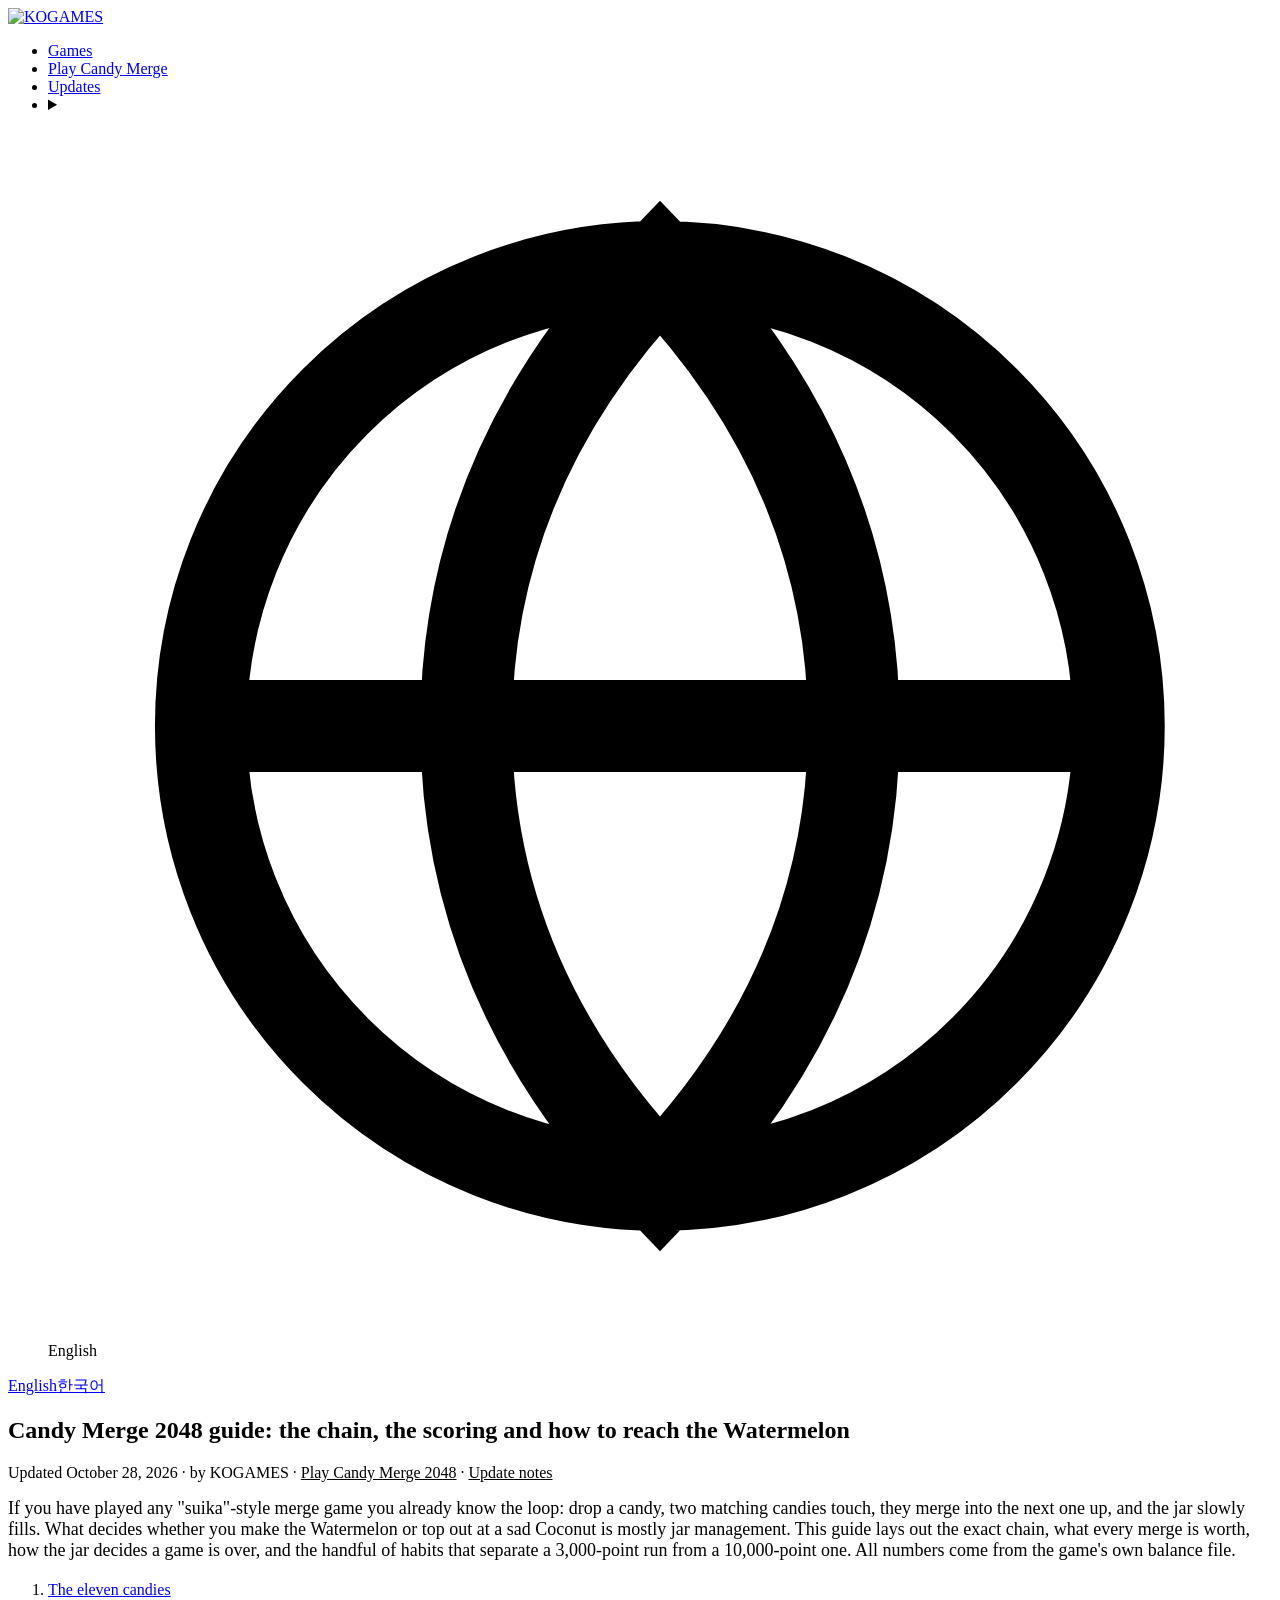
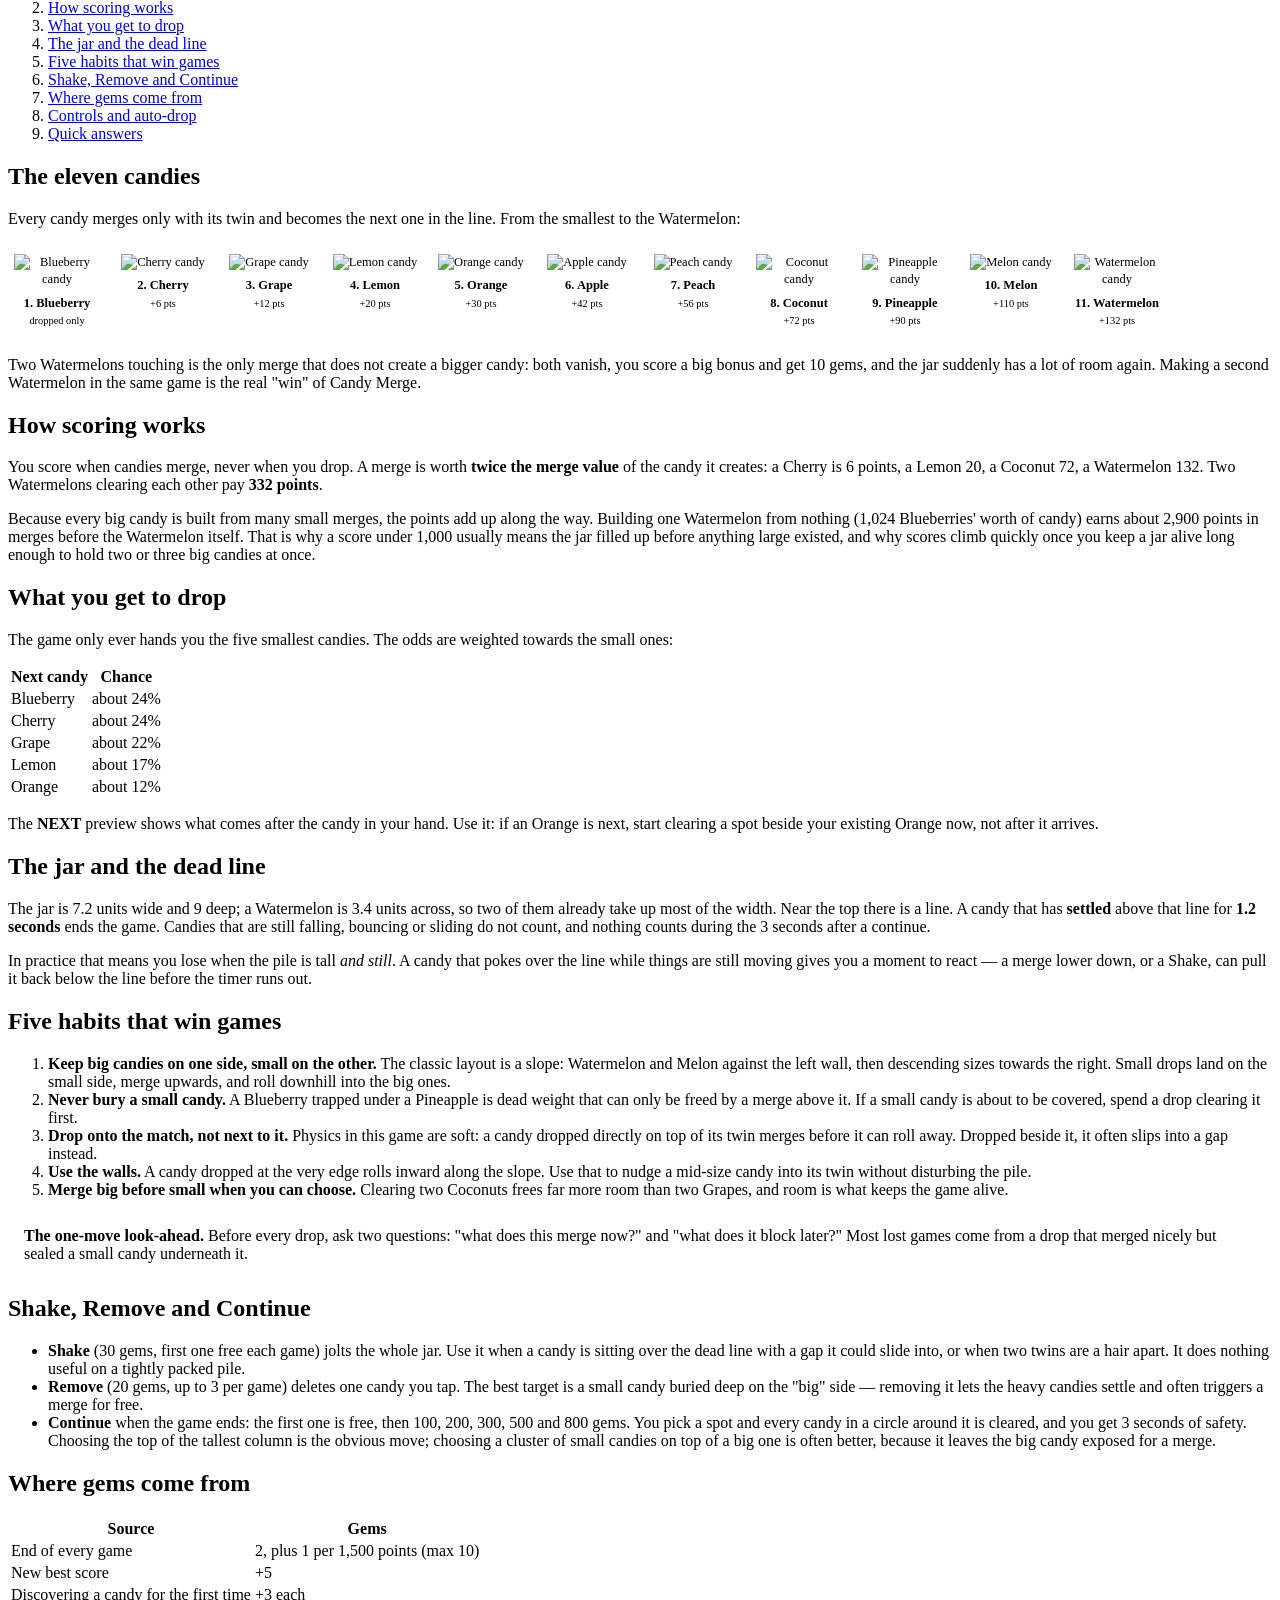
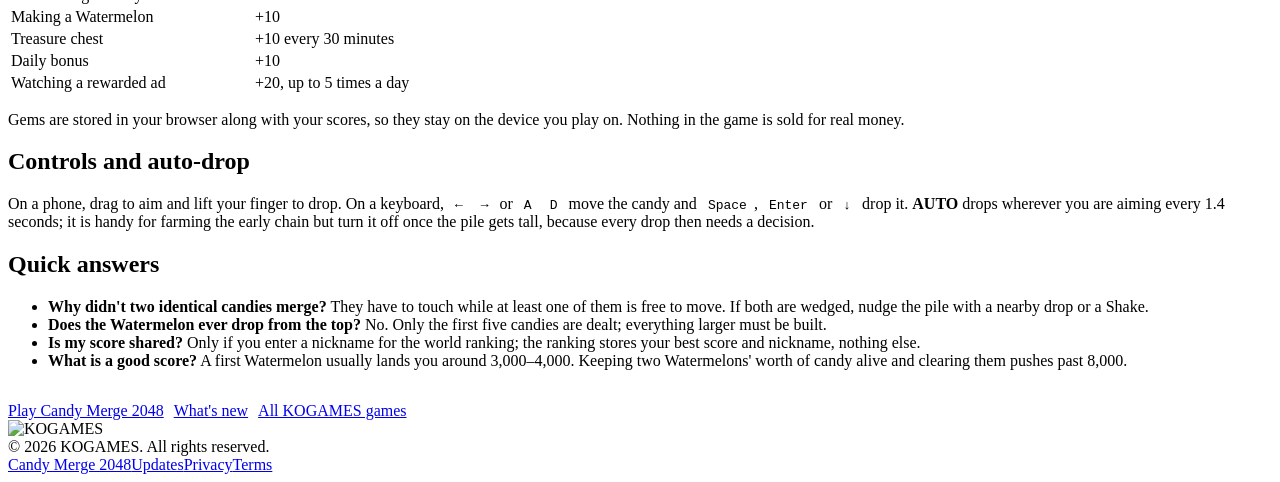
==== guide/index.html @ f01cf1ec "Candy Merge guide (EN): chain, scoring, drop odds, jar strategy, items, gems Co-Authored-By: Claude " ====
<!doctype html>
<html lang="en">
<head>
<meta charset="utf-8">
<meta name="viewport" content="width=device-width, initial-scale=1">
<title>Candy Merge 2048 Guide — Candy Chain, Scoring and Watermelon Strategy</title>
<meta name="description" content="The official Candy Merge 2048 guide: all eleven candies and their points, drop odds, how the dead line works, jar-management habits, and when to use Shake, Remove and Continue.">
<link rel="canonical" href="https://kogames.dev/candy-merge/guide/">
<link rel="alternate" hreflang="en" href="https://kogames.dev/candy-merge/guide/">
<link rel="alternate" hreflang="ko" href="https://kogames.dev/candy-merge/guide/ko/">
<link rel="alternate" hreflang="x-default" href="https://kogames.dev/candy-merge/guide/">
<meta property="og:type" content="article">
<meta property="og:site_name" content="KOGAMES">
<meta property="og:title" content="Candy Merge 2048 Guide — Candy Chain, Scoring and Watermelon Strategy">
<meta property="og:description" content="The official Candy Merge 2048 guide: all eleven candies and their points, drop odds, how the dead line works, jar-management habits, and when to use Shake, Remove and Continue.">
<meta property="og:url" content="https://kogames.dev/candy-merge/guide/">
<meta property="og:image" content="https://kogames.dev/candy-merge/assets/og.jpg">
<meta name="twitter:card" content="summary_large_image">
<link rel="icon" href="/assets/favicon.png" type="image/png">
<link rel="stylesheet" href="/assets/style.css">
<style>
.doc .lead{font-size:18px;color:var(--muted);margin:0 0 20px}
.doc figure{margin:18px 0;border:1px solid var(--line);border-radius:var(--radius);overflow:hidden;background:var(--card)}
.doc figure img{width:100%;height:auto}
.doc figcaption{padding:10px 14px;font-size:13px;color:var(--muted)}
.doc .tip{border-left:3px solid var(--accent);background:var(--card);padding:12px 16px;border-radius:0 12px 12px 0;margin:16px 0}
.doc .tip p{margin:0}
.doc .cta{display:flex;flex-wrap:wrap;gap:10px;margin:32px 0 0}
.doc .kbd{font-family:ui-monospace,Menlo,Consolas,monospace;background:var(--bg-2);border:1px solid var(--line);border-radius:6px;padding:1px 7px;font-size:13px}
.doc .chain{display:grid;grid-template-columns:repeat(auto-fill,minmax(92px,1fr));gap:8px;margin:14px 0 6px}
.doc .chain div{background:var(--card);border:1px solid var(--line);border-radius:12px;padding:10px 6px;text-align:center;font-size:12.5px;line-height:1.4}
.doc .chain img{width:46px;height:46px;margin:0 auto 6px}
.doc .chain b{display:block;color:var(--text)}
.doc .chain small{color:var(--muted)}
.doc .pieces{display:flex;flex-wrap:wrap;gap:10px;margin:14px 0 6px}
.doc .pieces figure{margin:0;padding:8px;display:flex;flex-direction:column;align-items:center;gap:4px;min-width:72px}
.doc .pieces figcaption{padding:0;font-size:12px}
.doc .log h2{border-top:0;padding-top:0;margin:34px 0 4px;font-size:19px}
.doc .log .date{color:var(--accent);font-size:13px;font-weight:700;letter-spacing:.08em;margin:0}
.doc .log ul{margin:6px 0 0}
.doc .meta a{color:var(--accent)}
.doc table td:first-child{white-space:nowrap}
</style>
<script type="application/ld+json">{"@context":"https://schema.org","@type":"Article","headline":"Candy Merge 2048 guide: the chain, the scoring and how to reach the Watermelon","description":"The official Candy Merge 2048 guide: all eleven candies and their points, drop odds, how the dead line works, jar-management habits, and when to use Shake, Remove and Continue.","inLanguage":"en","datePublished":"2026-10-28","dateModified":"2026-10-28","author":{"@type":"Organization","name":"KOGAMES","url":"https://kogames.dev/"},"publisher":{"@type":"Organization","name":"KOGAMES","url":"https://kogames.dev/"},"image":"https://kogames.dev/candy-merge/assets/og.jpg","mainEntityOfPage":"https://kogames.dev/candy-merge/guide/","about":{"@type":"VideoGame","name":"Candy Merge 2048","url":"https://kogames.dev/candy-merge/"}}</script>
</head>
<body>
<header class="nav"><div class="wrap">
  <a class="brand" href="/"><img class="brand-logo" src="/assets/logo.png" alt="KOGAMES" width="123" height="32"></a>
  <ul><li class="hide-sm"><a href="/#games">Games</a></li><li><a href="/candy-merge/">Play Candy Merge</a></li><li class="hide-sm"><a href="/candy-merge/updates/">Updates</a></li><li class="lang-nav"><details class="lang-menu"><summary aria-label="Language"><svg class="globe" viewBox="0 0 24 24" aria-hidden="true"><path fill="none" stroke="currentColor" stroke-width="1.8" d="M12 3a9 9 0 1 0 0 18 9 9 0 0 0 0-18Zm-9 9h18M12 3c2.5 2.6 3.8 5.6 3.8 9s-1.3 6.4-3.8 9c-2.5-2.6-3.8-5.6-3.8-9S9.5 5.6 12 3Z"/></svg><span>English</span></summary><div class="lang-list"><a href="/candy-merge/guide/" lang="en" hreflang="en" aria-current="true">English</a><a href="/candy-merge/guide/ko/" lang="ko" hreflang="ko">한국어</a></div></details></li></ul>
</div></header>
<main class="wrap doc">
<article>

<p class="lang-switch"><a href="/candy-merge/guide/" aria-current="true">English</a><a href="/candy-merge/guide/ko/">한국어</a></p>
<h1>Candy Merge 2048 guide: the chain, the scoring and how to reach the Watermelon</h1>
<p class="meta">Updated October 28, 2026 · by KOGAMES · <a href="/candy-merge/">Play Candy Merge 2048</a> · <a href="/candy-merge/updates/">Update notes</a></p>
<p class="lead">If you have played any "suika"-style merge game you already know the loop: drop a candy, two matching candies touch, they merge into the next one up, and the jar slowly fills. What decides whether you make the Watermelon or top out at a sad Coconut is mostly jar management. This guide lays out the exact chain, what every merge is worth, how the jar decides a game is over, and the handful of habits that separate a 3,000-point run from a 10,000-point one. All numbers come from the game's own balance file.</p>

<nav class="toc" aria-label="Contents"><ol>
<li><a href="#chain">The eleven candies</a></li><li><a href="#score">How scoring works</a></li>
<li><a href="#drops">What you get to drop</a></li><li><a href="#jar">The jar and the dead line</a></li>
<li><a href="#habits">Five habits that win games</a></li><li><a href="#items">Shake, Remove and Continue</a></li>
<li><a href="#gems">Where gems come from</a></li><li><a href="#controls">Controls and auto-drop</a></li>
<li><a href="#faq">Quick answers</a></li>
</ol></nav>

<h2 id="chain">The eleven candies</h2>
<p>Every candy merges only with its twin and becomes the next one in the line. From the smallest to the Watermelon:</p>
<div class="chain"><div><img src="/candy-merge/assets/candy/01.webp" alt="Blueberry candy" loading="lazy" width="46" height="46"><b>1. Blueberry</b><small>dropped only</small></div><div><img src="/candy-merge/assets/candy/02.webp" alt="Cherry candy" loading="lazy" width="46" height="46"><b>2. Cherry</b><small>+6 pts</small></div><div><img src="/candy-merge/assets/candy/03.webp" alt="Grape candy" loading="lazy" width="46" height="46"><b>3. Grape</b><small>+12 pts</small></div><div><img src="/candy-merge/assets/candy/04.webp" alt="Lemon candy" loading="lazy" width="46" height="46"><b>4. Lemon</b><small>+20 pts</small></div><div><img src="/candy-merge/assets/candy/05.webp" alt="Orange candy" loading="lazy" width="46" height="46"><b>5. Orange</b><small>+30 pts</small></div><div><img src="/candy-merge/assets/candy/06.webp" alt="Apple candy" loading="lazy" width="46" height="46"><b>6. Apple</b><small>+42 pts</small></div><div><img src="/candy-merge/assets/candy/07.webp" alt="Peach candy" loading="lazy" width="46" height="46"><b>7. Peach</b><small>+56 pts</small></div><div><img src="/candy-merge/assets/candy/08.webp" alt="Coconut candy" loading="lazy" width="46" height="46"><b>8. Coconut</b><small>+72 pts</small></div><div><img src="/candy-merge/assets/candy/09.webp" alt="Pineapple candy" loading="lazy" width="46" height="46"><b>9. Pineapple</b><small>+90 pts</small></div><div><img src="/candy-merge/assets/candy/10.webp" alt="Melon candy" loading="lazy" width="46" height="46"><b>10. Melon</b><small>+110 pts</small></div><div><img src="/candy-merge/assets/candy/11.webp" alt="Watermelon candy" loading="lazy" width="46" height="46"><b>11. Watermelon</b><small>+132 pts</small></div></div>
<p>Two Watermelons touching is the only merge that does not create a bigger candy: both vanish, you score a big bonus and get 10 gems, and the jar suddenly has a lot of room again. Making a second Watermelon in the same game is the real "win" of Candy Merge.</p>

<h2 id="score">How scoring works</h2>
<p>You score when candies merge, never when you drop. A merge is worth <strong>twice the merge value</strong> of the candy it creates: a Cherry is 6 points, a Lemon 20, a Coconut 72, a Watermelon 132. Two Watermelons clearing each other pay <strong>332 points</strong>.</p>
<p>Because every big candy is built from many small merges, the points add up along the way. Building one Watermelon from nothing (1,024 Blueberries' worth of candy) earns about 2,900 points in merges before the Watermelon itself. That is why a score under 1,000 usually means the jar filled up before anything large existed, and why scores climb quickly once you keep a jar alive long enough to hold two or three big candies at once.</p>

<h2 id="drops">What you get to drop</h2>
<p>The game only ever hands you the five smallest candies. The odds are weighted towards the small ones:</p>
<table>
<tr><th>Next candy</th><th>Chance</th></tr>
<tr><td>Blueberry</td><td>about 24%</td></tr>
<tr><td>Cherry</td><td>about 24%</td></tr>
<tr><td>Grape</td><td>about 22%</td></tr>
<tr><td>Lemon</td><td>about 17%</td></tr>
<tr><td>Orange</td><td>about 12%</td></tr>
</table>
<p>The <strong>NEXT</strong> preview shows what comes after the candy in your hand. Use it: if an Orange is next, start clearing a spot beside your existing Orange now, not after it arrives.</p>

<h2 id="jar">The jar and the dead line</h2>
<p>The jar is 7.2 units wide and 9 deep; a Watermelon is 3.4 units across, so two of them already take up most of the width. Near the top there is a line. A candy that has <strong>settled</strong> above that line for <strong>1.2 seconds</strong> ends the game. Candies that are still falling, bouncing or sliding do not count, and nothing counts during the 3 seconds after a continue.</p>
<p>In practice that means you lose when the pile is tall <em>and still</em>. A candy that pokes over the line while things are still moving gives you a moment to react — a merge lower down, or a Shake, can pull it back below the line before the timer runs out.</p>

<h2 id="habits">Five habits that win games</h2>
<ol>
<li><strong>Keep big candies on one side, small on the other.</strong> The classic layout is a slope: Watermelon and Melon against the left wall, then descending sizes towards the right. Small drops land on the small side, merge upwards, and roll downhill into the big ones.</li>
<li><strong>Never bury a small candy.</strong> A Blueberry trapped under a Pineapple is dead weight that can only be freed by a merge above it. If a small candy is about to be covered, spend a drop clearing it first.</li>
<li><strong>Drop onto the match, not next to it.</strong> Physics in this game are soft: a candy dropped directly on top of its twin merges before it can roll away. Dropped beside it, it often slips into a gap instead.</li>
<li><strong>Use the walls.</strong> A candy dropped at the very edge rolls inward along the slope. Use that to nudge a mid-size candy into its twin without disturbing the pile.</li>
<li><strong>Merge big before small when you can choose.</strong> Clearing two Coconuts frees far more room than two Grapes, and room is what keeps the game alive.</li>
</ol>
<div class="tip"><p><strong>The one-move look-ahead.</strong> Before every drop, ask two questions: "what does this merge now?" and "what does it block later?" Most lost games come from a drop that merged nicely but sealed a small candy underneath it.</p></div>

<h2 id="items">Shake, Remove and Continue</h2>
<ul>
<li><strong>Shake</strong> (30 gems, first one free each game) jolts the whole jar. Use it when a candy is sitting over the dead line with a gap it could slide into, or when two twins are a hair apart. It does nothing useful on a tightly packed pile.</li>
<li><strong>Remove</strong> (20 gems, up to 3 per game) deletes one candy you tap. The best target is a small candy buried deep on the "big" side — removing it lets the heavy candies settle and often triggers a merge for free.</li>
<li><strong>Continue</strong> when the game ends: the first one is free, then 100, 200, 300, 500 and 800 gems. You pick a spot and every candy in a circle around it is cleared, and you get 3 seconds of safety. Choosing the top of the tallest column is the obvious move; choosing a cluster of small candies on top of a big one is often better, because it leaves the big candy exposed for a merge.</li>
</ul>

<h2 id="gems">Where gems come from</h2>
<table>
<tr><th>Source</th><th>Gems</th></tr>
<tr><td>End of every game</td><td>2, plus 1 per 1,500 points (max 10)</td></tr>
<tr><td>New best score</td><td>+5</td></tr>
<tr><td>Discovering a candy for the first time</td><td>+3 each</td></tr>
<tr><td>Making a Watermelon</td><td>+10</td></tr>
<tr><td>Treasure chest</td><td>+10 every 30 minutes</td></tr>
<tr><td>Daily bonus</td><td>+10</td></tr>
<tr><td>Watching a rewarded ad</td><td>+20, up to 5 times a day</td></tr>
</table>
<p>Gems are stored in your browser along with your scores, so they stay on the device you play on. Nothing in the game is sold for real money.</p>

<h2 id="controls">Controls and auto-drop</h2>
<p>On a phone, drag to aim and lift your finger to drop. On a keyboard, <span class="kbd">←</span> <span class="kbd">→</span> or <span class="kbd">A</span> <span class="kbd">D</span> move the candy and <span class="kbd">Space</span>, <span class="kbd">Enter</span> or <span class="kbd">↓</span> drop it. <strong>AUTO</strong> drops wherever you are aiming every 1.4 seconds; it is handy for farming the early chain but turn it off once the pile gets tall, because every drop then needs a decision.</p>

<h2 id="faq">Quick answers</h2>
<ul>
<li><strong>Why didn't two identical candies merge?</strong> They have to touch while at least one of them is free to move. If both are wedged, nudge the pile with a nearby drop or a Shake.</li>
<li><strong>Does the Watermelon ever drop from the top?</strong> No. Only the first five candies are dealt; everything larger must be built.</li>
<li><strong>Is my score shared?</strong> Only if you enter a nickname for the world ranking; the ranking stores your best score and nickname, nothing else.</li>
<li><strong>What is a good score?</strong> A first Watermelon usually lands you around 3,000–4,000. Keeping two Watermelons' worth of candy alive and clearing them pushes past 8,000.</li>
</ul>
<div class="cta"><a class="btn primary" href="/candy-merge/">Play Candy Merge 2048</a><a class="btn" href="/candy-merge/updates/">What's new</a><a class="btn" href="/">All KOGAMES games</a></div>

</article>
</main>
<footer><div class="wrap"><div class="foot-left"><img class="foot-logo" src="/assets/logo.png" alt="KOGAMES" width="92" height="24" loading="lazy"><div>© 2026 KOGAMES. All rights reserved.</div></div><nav><a href="/candy-merge/">Candy Merge 2048</a><a href="/candy-merge/updates/">Updates</a><a href="/privacy/">Privacy</a><a href="/terms/">Terms</a></nav></div></footer>
<script>document.addEventListener("click",function(e){document.querySelectorAll("details.lang-menu[open]").forEach(function(d){if(!d.contains(e.target))d.removeAttribute("open")})});</script>
</body>
</html>
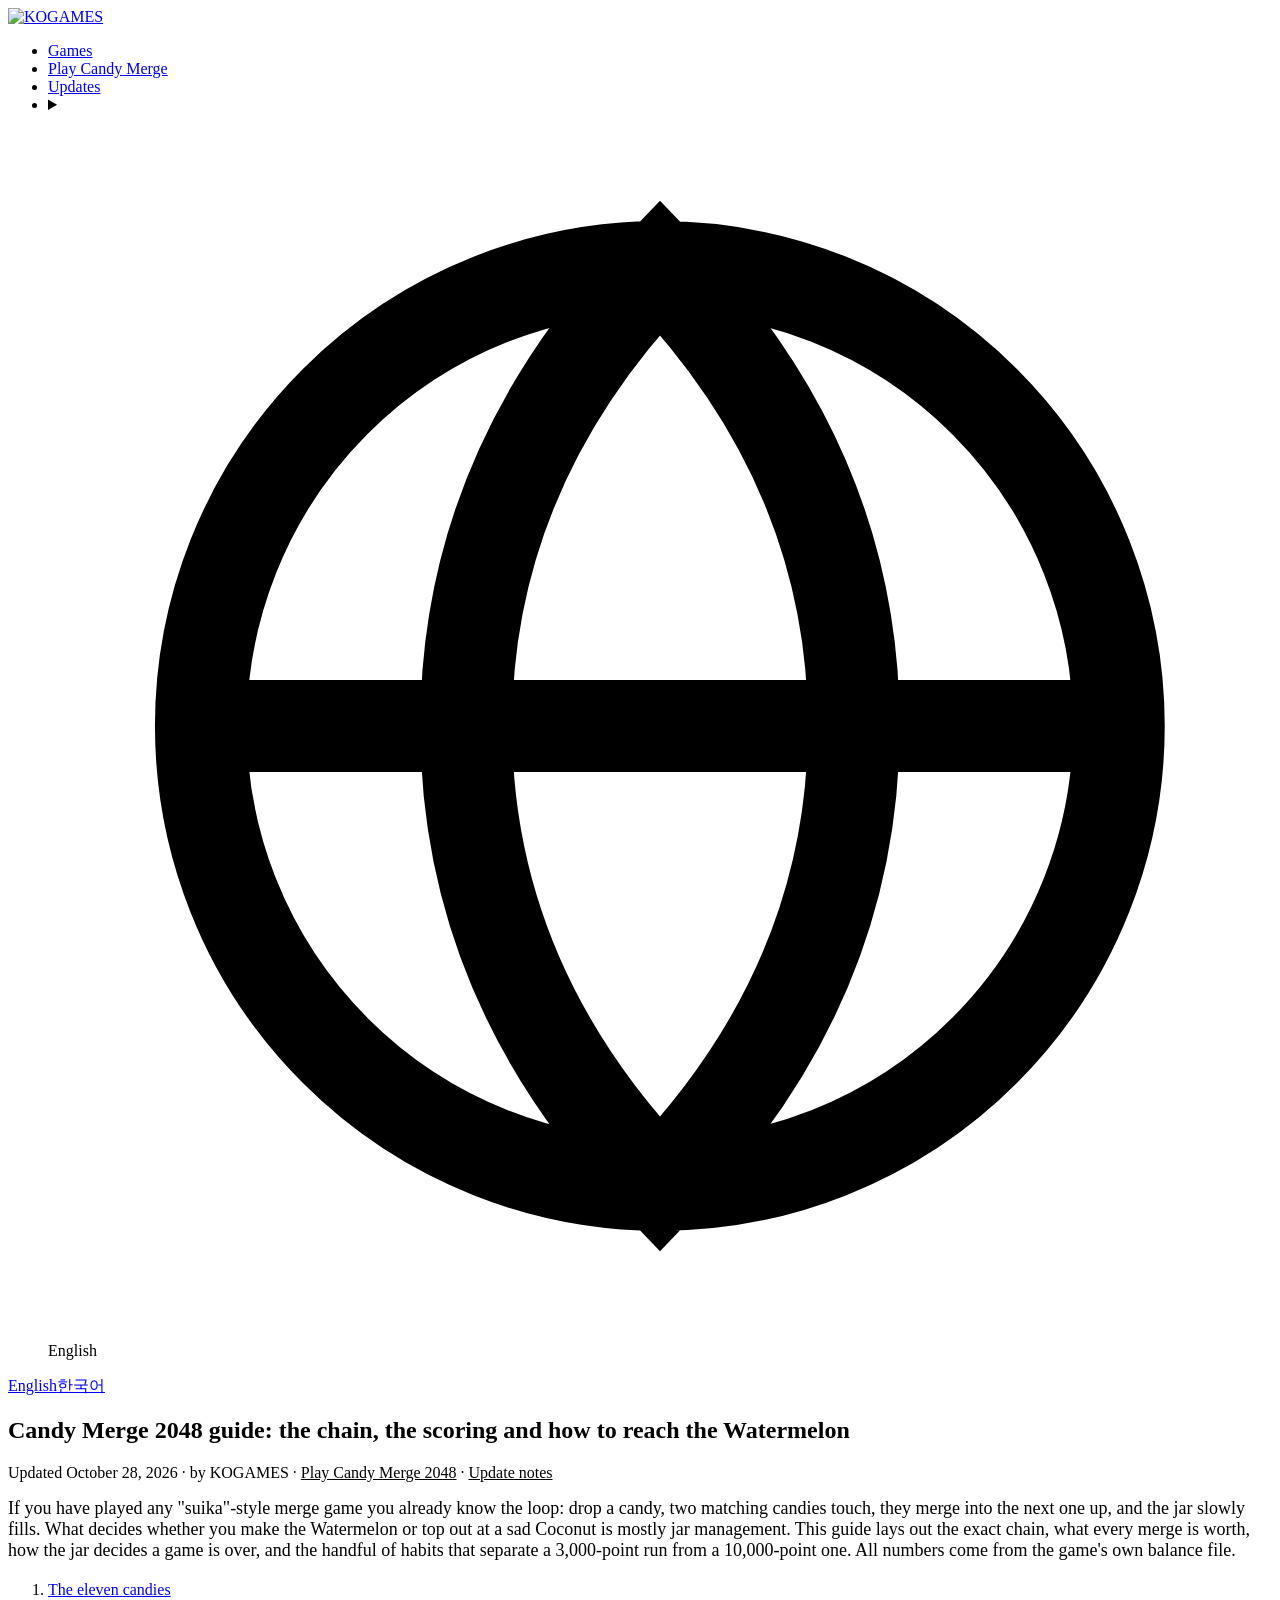
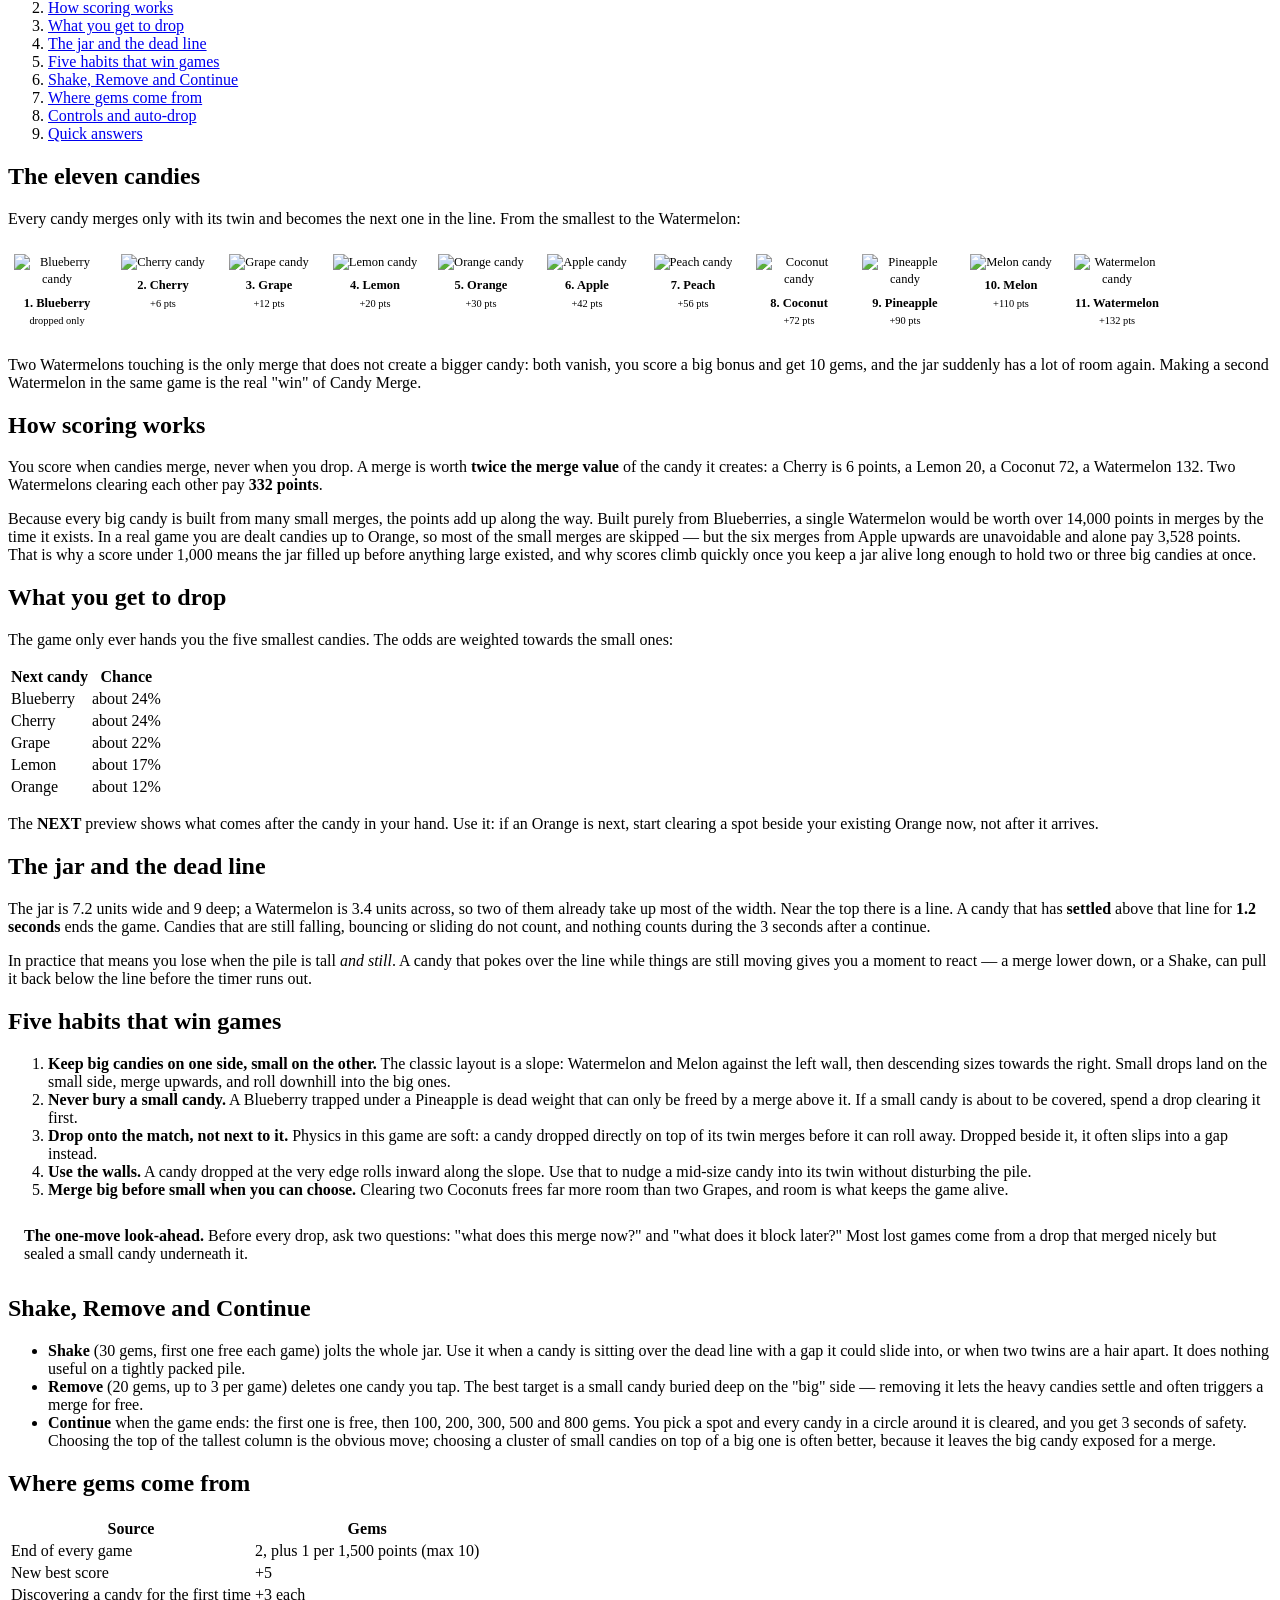
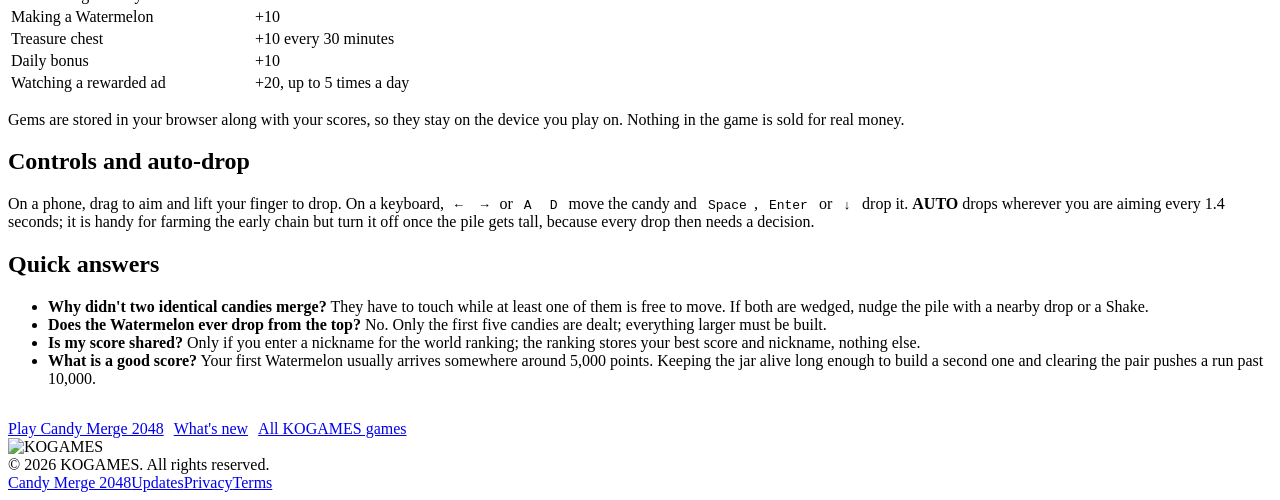
==== commit 6b69d245: "Guide: correct the points-per-Watermelon figures Co-Authored-By: Claude Fable 5.1 <noreply@anthropic" ====
--- a/guide/index.html
+++ b/guide/index.html
@@ -71,7 +71,7 @@
 
 <h2 id="score">How scoring works</h2>
 <p>You score when candies merge, never when you drop. A merge is worth <strong>twice the merge value</strong> of the candy it creates: a Cherry is 6 points, a Lemon 20, a Coconut 72, a Watermelon 132. Two Watermelons clearing each other pay <strong>332 points</strong>.</p>
-<p>Because every big candy is built from many small merges, the points add up along the way. Building one Watermelon from nothing (1,024 Blueberries' worth of candy) earns about 2,900 points in merges before the Watermelon itself. That is why a score under 1,000 usually means the jar filled up before anything large existed, and why scores climb quickly once you keep a jar alive long enough to hold two or three big candies at once.</p>
+<p>Because every big candy is built from many small merges, the points add up along the way. Built purely from Blueberries, a single Watermelon would be worth over 14,000 points in merges by the time it exists. In a real game you are dealt candies up to Orange, so most of the small merges are skipped — but the six merges from Apple upwards are unavoidable and alone pay 3,528 points. That is why a score under 1,000 means the jar filled up before anything large existed, and why scores climb quickly once you keep a jar alive long enough to hold two or three big candies at once.</p>
 
 <h2 id="drops">What you get to drop</h2>
 <p>The game only ever hands you the five smallest candies. The odds are weighted towards the small ones:</p>
@@ -127,7 +127,7 @@
 <li><strong>Why didn't two identical candies merge?</strong> They have to touch while at least one of them is free to move. If both are wedged, nudge the pile with a nearby drop or a Shake.</li>
 <li><strong>Does the Watermelon ever drop from the top?</strong> No. Only the first five candies are dealt; everything larger must be built.</li>
 <li><strong>Is my score shared?</strong> Only if you enter a nickname for the world ranking; the ranking stores your best score and nickname, nothing else.</li>
-<li><strong>What is a good score?</strong> A first Watermelon usually lands you around 3,000–4,000. Keeping two Watermelons' worth of candy alive and clearing them pushes past 8,000.</li>
+<li><strong>What is a good score?</strong> Your first Watermelon usually arrives somewhere around 5,000 points. Keeping the jar alive long enough to build a second one and clearing the pair pushes a run past 10,000.</li>
 </ul>
 <div class="cta"><a class="btn primary" href="/candy-merge/">Play Candy Merge 2048</a><a class="btn" href="/candy-merge/updates/">What's new</a><a class="btn" href="/">All KOGAMES games</a></div>
 
